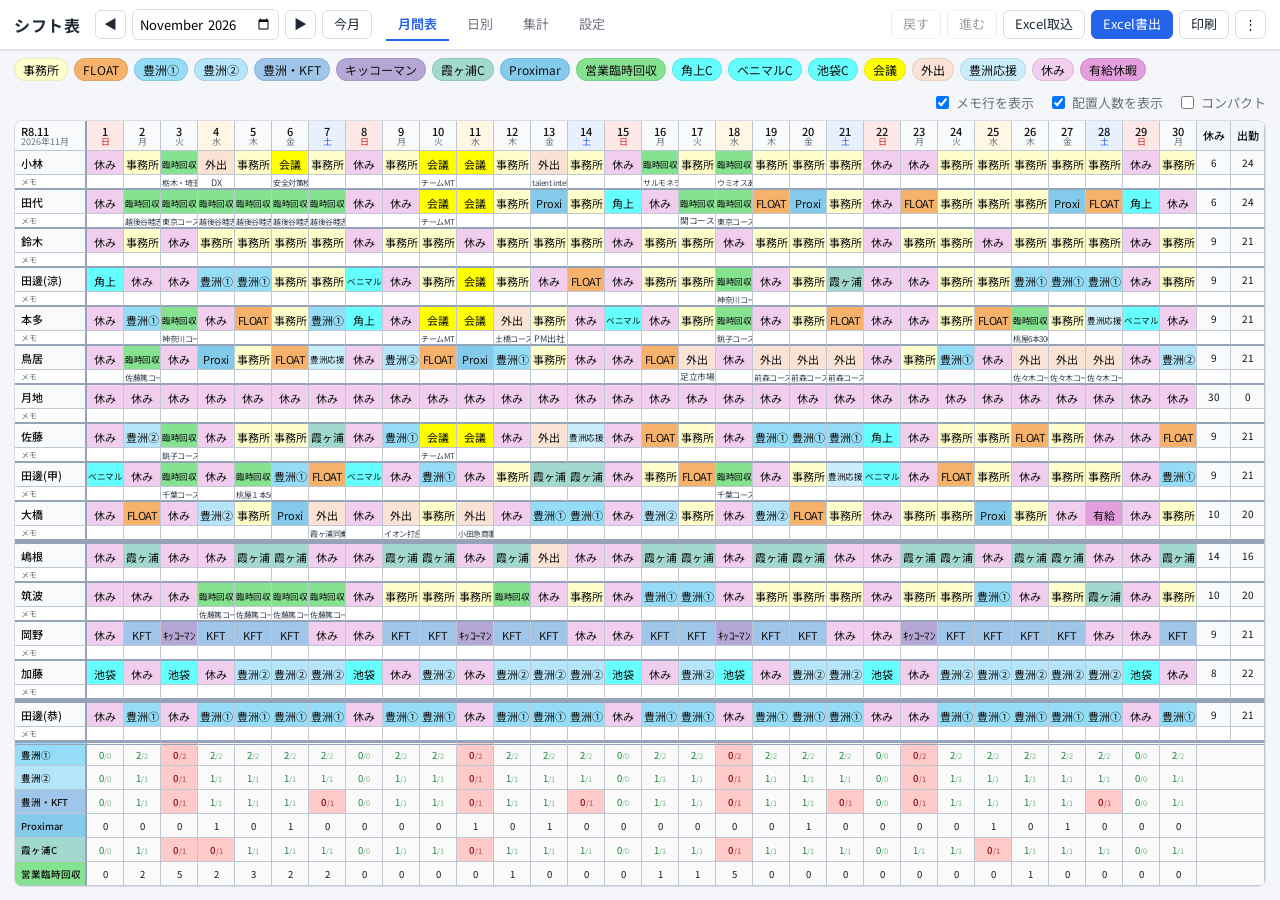
==== shift-app/index.html @ 87b89092 "Add files via upload" ====
<!DOCTYPE html>
<html lang="ja">
<head>
<meta charset="UTF-8">
<meta name="viewport" content="width=device-width, initial-scale=1.0, viewport-fit=cover">
<title>シフト表</title>
<link rel="manifest" href="manifest.webmanifest">
<meta name="apple-mobile-web-app-capable" content="yes">
<meta name="mobile-web-app-capable" content="yes">
<meta name="apple-mobile-web-app-status-bar-style" content="default">
<meta name="apple-mobile-web-app-title" content="シフト表">
<meta name="theme-color" content="#2563eb">
<link rel="apple-touch-icon" href="apple-touch-icon.png">
<link rel="icon" href="icon.svg" type="image/svg+xml">
<link rel="preconnect" href="https://fonts.googleapis.com">
<link rel="preconnect" href="https://fonts.gstatic.com" crossorigin>
<link rel="stylesheet" href="https://fonts.googleapis.com/css2?family=Noto+Sans+JP:wght@400;500;700&display=swap">
<link rel="stylesheet" href="style.css">
</head>
<body>
<header class="topbar no-print">
  <div class="brand">シフト表</div>
  <div class="month-nav">
    <button id="prevMonth" class="btn icon" title="前月">&#9664;</button>
    <input type="month" id="monthPicker">
    <button id="nextMonth" class="btn icon" title="翌月">&#9654;</button>
    <button id="todayBtn" class="btn">今月</button>
  </div>
  <div class="view-switch">
    <button class="tab active" data-view="grid">月間表</button>
    <button class="tab" data-view="day">日別</button>
    <button class="tab" data-view="summary">集計</button>
    <button class="tab" data-view="settings">設定</button>
  </div>
  <div class="actions">
    <span id="syncBadge" class="sync-badge hidden" title=""></span>
    <button id="undoBtn" class="btn" title="元に戻す (Ctrl+Z)" disabled>戻す</button>
    <button id="redoBtn" class="btn" title="やり直し (Ctrl+Y)" disabled>進む</button>
    <label class="btn file-btn">Excel取込<input type="file" id="importFile" accept=".xlsx,.xls" hidden></label>
    <button id="exportBtn" class="btn primary">Excel書出</button>
    <button id="printBtn" class="btn">印刷</button>
    <button id="menuBtn" class="btn icon" title="その他">&#8942;</button>
  </div>
</header>

<div id="menuPopup" class="popup hidden no-print">
  <button id="copyPrevBtn">前月のスタッフ構成をコピー</button>
  <button id="clearMonthBtn">この月の予定を全消去</button>
  <button id="backupBtn">バックアップ(JSON)を保存</button>
  <label class="menu-file">バックアップ(JSON)を復元<input type="file" id="restoreFile" accept=".json" hidden></label>
  <button id="resetBtn" class="danger">初期データに戻す</button>
</div>

<main id="app">
  <!-- 月間表 -->
  <section id="view-grid" class="view">
    <div class="toolbar no-print">
      <div class="legend" id="legend"></div>
      <div class="toolbar-right">
        <label class="chk"><input type="checkbox" id="showNotes" checked> メモ行を表示</label>
        <label class="chk"><input type="checkbox" id="showCounts" checked> 配置人数を表示</label>
        <label class="chk"><input type="checkbox" id="compactMode"> コンパクト</label>
      </div>
    </div>
    <div class="grid-wrap" id="gridWrap"></div>
  </section>

  <!-- 日別 -->
  <section id="view-day" class="view hidden">
    <div class="day-nav no-print">
      <button id="prevDay" class="btn icon">&#9664;</button>
      <input type="date" id="dayPicker">
      <button id="nextDay" class="btn icon">&#9654;</button>
    </div>
    <div id="dayContent"></div>
  </section>

  <!-- 集計 -->
  <section id="view-summary" class="view hidden">
    <div id="summaryContent"></div>
  </section>

  <!-- 設定 -->
  <section id="view-settings" class="view hidden">
    <div class="settings-grid">
      <div class="card">
        <h3>スタッフ（この月）</h3>
        <p class="hint">ドラッグで並べ替え。グループは集計表の区切りに使われます。</p>
        <ul id="staffList" class="sortable"></ul>
        <div class="row"><input id="newStaffName" placeholder="氏名を追加"><button id="addStaffBtn" class="btn">追加</button></div>
      </div>
      <div class="card">
        <h3>配置マスタ（選択肢と色）</h3>
        <p class="hint">月間表のセルをクリックしたときの選択肢です。「表示略称」は月間表のセル内だけに使われ、Excel書出しや集計は正式名のままです。種別は集計に使われます。</p>
        <ul id="codeList" class="sortable"></ul>
        <div class="row">
          <input id="newCodeName" placeholder="配置名を追加">
          <input type="color" id="newCodeColor" value="#e0e0e0">
          <select id="newCodeType">
            <option value="office">事務所</option>
            <option value="float">FLOAT</option>
            <option value="pickup">平日集荷</option>
            <option value="sunday">日曜集荷</option>
            <option value="off">休み</option>
            <option value="other">その他</option>
          </select>
          <button id="addCodeBtn" class="btn">追加</button>
        </div>
      </div>
      <div class="card">
        <h3>日別配置人数の目標</h3>
        <p class="hint">月間表の下部に表示される行と、必要人数です。足りない日は赤、超過は青で表示されます。</p>
        <ul id="targetList" class="sortable"></ul>
        <div class="row">
          <select id="newTargetCode"></select>
          <input type="number" id="newTargetNum" min="0" value="1" style="width:60px">
          <button id="addTargetBtn" class="btn">追加</button>
        </div>
      </div>
      <div class="card">
        <h3>クラウド同期（Googleスプレッドシート）</h3>
        <p class="hint">複数の端末（会社PC・iPadなど）で同じデータを使うための設定です。Googleスプレッドシートに貼り付けた Apps Script のウェブアプリURLとトークンを入力してください。設定手順は同梱の <code>gas/SETUP.md</code> を参照。</p>
        <div class="form">
          <label>ウェブアプリURL<input id="syncUrl" placeholder="https://script.google.com/macros/s/....../exec"></label>
          <label>トークン<input id="syncToken" placeholder="Code.gs の TOKEN と同じ文字列" type="password"></label>
          <label class="chk"><input type="checkbox" id="syncEnabled"> 同期を有効にする（開いたとき自動で読み込み、編集後に自動保存）</label>
          <div class="row">
            <button id="syncTestBtn" class="btn">接続テスト</button>
            <button id="syncSaveBtn" class="btn primary">保存</button>
            <span style="flex:1"></span>
            <button id="syncPullBtn" class="btn">今すぐ読み込み</button>
            <button id="syncPushBtn" class="btn">今すぐ書き込み</button>
          </div>
          <p class="hint">状態: <span id="syncStatusText">未設定</span></p>
        </div>
      </div>
      <div class="card">
        <h3>データ</h3>
        <p class="hint">データはこのブラウザ内（localStorage）に自動保存されます。クラウド同期を設定すると、他の端末からも同じデータを使えます。</p>
        <p id="storageInfo" class="hint"></p>
      </div>
    </div>
  </section>
</main>

<!-- セル編集ポップオーバー -->
<div id="cellEditor" class="cell-editor hidden no-print">
  <div class="ce-head"><span id="ceTitle"></span><button id="ceClose" class="btn icon">&#10005;</button></div>
  <div class="ce-codes" id="ceCodes"></div>
  <div class="ce-row">
    <input id="ceCustom" placeholder="その他の配置を直接入力" list="codeDatalist">
    <datalist id="codeDatalist"></datalist>
  </div>
  <div class="ce-row">
    <input id="ceNote" placeholder="メモ（コース名など）" list="noteDatalist">
    <datalist id="noteDatalist"></datalist>
  </div>
  <div class="ce-foot">
    <button id="ceClear" class="btn">消去</button>
    <span class="hint">Enter=決定 / Esc=閉じる / Tab=次の日へ</span>
    <button id="ceOk" class="btn primary">決定</button>
  </div>
</div>

<div id="toast" class="toast hidden"></div>

<script src="vendor/xlsx.bundle.js"></script>
<script src="seed.js"></script>
<script src="app.js"></script>
</body>
</html>
---- shift-app/style.css ----
:root {
  --bg: #f4f6f9;
  --panel: #fff;
  --line: #d9dee6;
  --text: #1f2937;
  --muted: #6b7280;
  --accent: #2563eb;
  --accent-weak: #dbeafe;
  --danger: #dc2626;
  --sun: #fde8e8;
  --sat: #e8f0fe;
  --wed: #fff7e6;
  --today: #fef08a;
  --cell-h: 24px;
  --note-h: 15px;
  --name-w: 72px;
  --total-w: 34px;
  --font: 13px;
  --cell-font: 11px;
  --note-font: 9px;
  --grid-line: #bfc7d2;
}
* { box-sizing: border-box; }
html, body { margin: 0; height: 100%; }
body {
  font-family: "Noto Sans JP", "Noto Sans CJK JP", "Hiragino Sans", "Yu Gothic", "Meiryo", sans-serif;
  font-size: var(--font); color: var(--text); background: var(--bg);
  -webkit-font-smoothing: antialiased;
}
.grid td.cell, .grid td.name, .grid td.total { font-weight: 400; }
.grid td.cell > span { font-weight: inherit; }
button, input, select { font: inherit; }
.hidden { display: none !important; }

/* ---------- top bar ---------- */
.topbar {
  position: sticky; top: 0; z-index: 50;
  display: flex; align-items: center; gap: 14px; flex-wrap: wrap;
  padding: 8px 14px; background: var(--panel); border-bottom: 1px solid var(--line);
  box-shadow: 0 1px 3px rgba(0,0,0,.06);
}
.brand { font-weight: 700; font-size: 16px; letter-spacing: .04em; }
.month-nav, .actions, .view-switch { display: flex; align-items: center; gap: 6px; }
.actions { margin-left: auto; }
.btn {
  border: 1px solid var(--line); background: #fff; color: var(--text);
  padding: 5px 11px; border-radius: 6px; cursor: pointer; line-height: 1.3;
}
.btn:hover { background: #f1f5f9; }
.btn:disabled { opacity: .45; cursor: default; }
.btn.primary { background: var(--accent); border-color: var(--accent); color: #fff; }
.btn.primary:hover { background: #1d4ed8; }
.btn.icon { padding: 5px 8px; }
.btn.danger, .popup .danger { color: var(--danger); }
.file-btn { display: inline-block; }
.tab {
  border: none; background: transparent; padding: 6px 12px; cursor: pointer;
  border-bottom: 2px solid transparent; color: var(--muted);
}
.tab.active { color: var(--accent); border-bottom-color: var(--accent); font-weight: 600; }
#monthPicker { padding: 4px 6px; border: 1px solid var(--line); border-radius: 6px; }

.popup {
  position: fixed; right: 14px; top: 52px; z-index: 60; background: #fff;
  border: 1px solid var(--line); border-radius: 8px; box-shadow: 0 6px 20px rgba(0,0,0,.12);
  display: flex; flex-direction: column; min-width: 220px; padding: 6px;
}
.popup button, .popup .menu-file {
  text-align: left; border: none; background: none; padding: 8px 10px; cursor: pointer; border-radius: 6px;
}
.popup button:hover, .popup .menu-file:hover { background: #f1f5f9; }

/* ---------- toolbar / legend ---------- */
.toolbar { display: flex; align-items: center; gap: 12px; flex-wrap: wrap; padding: 8px 14px; }
.toolbar-right { margin-left: auto; display: flex; gap: 14px; }
.chk { display: inline-flex; align-items: center; gap: 4px; color: var(--muted); cursor: pointer; }
.legend { display: flex; gap: 6px; flex-wrap: wrap; }
.legend .chip {
  display: inline-flex; align-items: center; gap: 4px; padding: 2px 8px; border-radius: 999px;
  border: 1px solid rgba(0,0,0,.08); font-size: 12px; cursor: pointer;
}
.legend .chip.dim { opacity: .35; }
.legend .chip.active { outline: 2px solid var(--accent); }

/* ---------- grid ---------- */
.grid-wrap { overflow: auto; margin: 0 14px 14px; background: var(--panel); border: 1px solid var(--line); border-radius: 8px; max-height: calc(100vh - 130px); }
table.grid { border-collapse: separate; border-spacing: 0; table-layout: fixed; width: 100%; }
.grid th, .grid td {
  border-right: 1px solid var(--grid-line); border-bottom: 1px solid var(--grid-line);
  height: var(--cell-h); max-width: 0;
  padding: 0 1px; text-align: center; white-space: nowrap; overflow: hidden;
  font-size: var(--cell-font); color: #111;
}
.grid th.day, .grid td.cell { width: auto; }
.grid td.cell > span { display: inline-block; white-space: nowrap; transform-origin: center center; line-height: 1; vertical-align: middle; }
.grid thead th { position: sticky; top: 0; z-index: 3; background: #f8fafc; font-weight: 500; height: 30px; line-height: 1.1; font-size: 11px; }
.grid th .dow { font-size: 9px; }
.grid th.name, .grid td.name {
  position: sticky; left: 0; z-index: 2; background: #f8fafc; width: var(--name-w); min-width: var(--name-w); max-width: var(--name-w);
  text-align: left; padding-left: 6px; font-weight: 500; border-right: 2px solid #94a3b8; text-overflow: ellipsis;
}
.grid th.total, .grid td.total { width: var(--total-w); min-width: var(--total-w); max-width: var(--total-w); }
.grid thead th.name { z-index: 4; }
.grid th.sun, .grid td.sun { background-color: var(--sun); }
.grid th.sat, .grid td.sat { background-color: var(--sat); }
.grid th.wed { background-color: var(--wed); }
.grid th.today { outline: 2px solid #ca8a04; outline-offset: -2px; }
.grid th .dow { display: block; color: var(--muted); font-weight: normal; }
.grid th.sun .dow { color: #dc2626; }
.grid th.sat .dow { color: #2563eb; }
.grid td.cell { cursor: pointer; font-weight: 400; }
.grid td.cell:hover { outline: 2px solid var(--accent); outline-offset: -2px; }
.grid td.cell.sel { outline: 2px solid var(--accent); outline-offset: -2px; box-shadow: inset 0 0 0 100px rgba(37,99,235,.12); }
.grid td.cell.filtered-out { opacity: .18; }
.grid tr.note td { height: var(--note-h); font-size: var(--note-font); color: #374151; border-bottom: 2px solid #94a3b8; background: #fff; }
.grid tr.note td.cell { cursor: pointer; font-weight: normal; }
.grid tr.note td.name { font-weight: normal; color: var(--muted); font-size: 8px; }
.grid tr.group-head td { background: #94a3b8; height: 3px; padding: 0; border-bottom: none; }
.grid td.total { font-size: 10px; }
.grid tr.count td { font-size: 9.5px; }
.grid tr.count td small { font-size: 7.5px; }
.grid tr.count td { background: #fafafa; }
.grid tr.count td.name { background: #f1f5f9; }
.grid tr.count td.ok { color: #15803d; }
.grid tr.count td.under { background: #fecaca; color: #991b1b; font-weight: 600; }
.grid tr.count td.over { background: #bfdbfe; color: #1e3a8a; font-weight: 600; }
.grid tr.count.first td { border-top: 3px double #94a3b8; }
.grid td.total { background: #f8fafc; font-weight: 400; }
.grid th.total { background: #f1f5f9; }

/* compact */
body.compact { --cell-h: 18px; --note-h: 12px; --cell-font: 9.5px; --note-font: 8px; --name-w: 64px; }

/* ---------- cell editor ---------- */
.cell-editor {
  position: fixed; z-index: 100; width: 340px; background: #fff; border: 1px solid var(--line);
  border-radius: 10px; box-shadow: 0 10px 30px rgba(0,0,0,.18); padding: 10px;
}
.ce-head { display: flex; justify-content: space-between; align-items: center; font-weight: 600; margin-bottom: 8px; }
.ce-codes { display: grid; grid-template-columns: repeat(3, 1fr); gap: 5px; margin-bottom: 8px; max-height: 240px; overflow: auto; }
.ce-codes button {
  border: 1px solid rgba(0,0,0,.1); border-radius: 6px; padding: 6px 4px; cursor: pointer; font-size: 12px;
  white-space: nowrap; overflow: hidden; text-overflow: ellipsis;
}
.ce-codes button:hover { filter: brightness(.93); }
.ce-codes button.current { outline: 2px solid var(--accent); }
.ce-row { margin-bottom: 6px; }
.ce-row input { width: 100%; padding: 6px 8px; border: 1px solid var(--line); border-radius: 6px; }
.ce-foot { display: flex; align-items: center; justify-content: space-between; gap: 6px; }
.ce-foot .hint { font-size: 11px; color: var(--muted); }

/* ---------- day view ---------- */
.day-nav { display: flex; gap: 6px; align-items: center; padding: 10px 14px; }
#dayPicker { padding: 4px 6px; border: 1px solid var(--line); border-radius: 6px; }
.day-wrap { padding: 0 14px 14px; display: grid; grid-template-columns: 1fr 1fr; gap: 14px; }
.card { background: var(--panel); border: 1px solid var(--line); border-radius: 8px; padding: 12px 14px; }
.card h3 { margin: 0 0 8px; font-size: 14px; }
.card h3 small { color: var(--muted); font-weight: normal; margin-left: 6px; }
.day-list { list-style: none; margin: 0; padding: 0; }
.day-list li { display: flex; align-items: center; gap: 8px; padding: 6px 4px; border-bottom: 1px dashed var(--line); }
.day-list li:last-child { border-bottom: none; }
.day-list .nm { width: 90px; font-weight: 600; }
.day-list .code { padding: 2px 10px; border-radius: 999px; font-size: 12px; border: 1px solid rgba(0,0,0,.08); }
.day-list .note { color: var(--muted); font-size: 12px; }
.group-by-code .gcode { display: flex; align-items: flex-start; gap: 8px; padding: 6px 0; border-bottom: 1px dashed var(--line); }
.group-by-code .gcode:last-child { border-bottom: none; }
.group-by-code .gname { min-width: 110px; padding: 2px 10px; border-radius: 6px; font-weight: 600; text-align: center; border: 1px solid rgba(0,0,0,.08); }
.group-by-code .gmembers { flex: 1; }
.group-by-code .gmembers span { display: inline-block; margin: 2px 8px 2px 0; }
.group-by-code .gmembers small { color: var(--muted); }
.gcode.under .gname { outline: 2px solid var(--danger); }
.gcode .gcount { color: var(--muted); font-size: 12px; min-width: 52px; text-align: right; }
.gcode.under .gcount { color: var(--danger); font-weight: 700; }

/* ---------- summary ---------- */
.summary-wrap { padding: 0 14px 14px; display: flex; flex-direction: column; gap: 14px; }
table.sum { border-collapse: collapse; width: 100%; }
.sum th, .sum td { border: 1px solid var(--line); padding: 5px 8px; text-align: center; }
.sum th { background: #f8fafc; }
.sum td:first-child, .sum th:first-child { text-align: left; font-weight: 600; background: #f8fafc; }
.sum td.zero { color: #cbd5e1; }
.sum td.warn { background: #fecaca; color: #991b1b; font-weight: 700; }
.sum td.hi { background: #bfdbfe; }
.sum-wrap-scroll { overflow: auto; }

/* ---------- settings ---------- */
.settings-grid { padding: 0 14px 14px; display: grid; grid-template-columns: repeat(auto-fit, minmax(400px, 1fr)); gap: 14px; }
.settings-grid .card { min-width: 0; }
.hint { color: var(--muted); font-size: 12px; margin: 0 0 8px; }
.sortable { list-style: none; margin: 0 0 8px; padding: 0; }
.sortable li {
  display: flex; align-items: center; gap: 6px; padding: 5px 6px; border: 1px solid var(--line);
  border-radius: 6px; margin-bottom: 4px; background: #fff; cursor: grab;
}
.sortable li.dragging { opacity: .4; }
.sortable li .grip { color: #94a3b8; cursor: grab; }
.sortable li input[type=text] { flex: 1 1 0; min-width: 0; border: 1px solid transparent; padding: 3px 6px; border-radius: 4px; }
.sortable li input[type=text]:hover, .sortable li input[type=text]:focus { border-color: var(--line); }
.sortable li input[type=text][data-f=short] { flex: 0 0 72px; border-color: var(--line); background: #fafafa; text-align: center; }
.sortable li input[type=color] { flex: 0 0 30px; width: 30px; height: 24px; border: 1px solid var(--line); border-radius: 4px; padding: 1px; background: #fff; cursor: pointer; }
.sortable li select { flex: 0 0 auto; padding: 3px; border: 1px solid var(--line); border-radius: 4px; font-size: 12px; }
.sortable li .del { flex: 0 0 auto; color: var(--danger); border: none; background: none; cursor: pointer; font-size: 15px; padding: 0 4px; }
#codeList li { gap: 5px; }
.sortable li .swatch { width: 18px; height: 18px; border-radius: 4px; border: 1px solid rgba(0,0,0,.1); }
.row { display: flex; gap: 6px; align-items: center; }
.row input[type=text], .row input:not([type]) { flex: 1; padding: 5px 8px; border: 1px solid var(--line); border-radius: 6px; }
.row select { padding: 5px; border: 1px solid var(--line); border-radius: 6px; }
.row input[type=number] { padding: 5px; border: 1px solid var(--line); border-radius: 6px; }

/* ---------- sync ---------- */
.sync-badge { font-size: 11px; padding: 3px 9px; border-radius: 999px; border: 1px solid var(--line); color: var(--muted); background: #fff; cursor: default; }
.sync-badge.ok { color: #15803d; border-color: #86efac; background: #f0fdf4; }
.sync-badge.pending { color: #92400e; border-color: #fcd34d; background: #fffbeb; }
.sync-badge.syncing { color: #1d4ed8; border-color: #93c5fd; background: #eff6ff; }
.sync-badge.error { color: #b91c1c; border-color: #fca5a5; background: #fef2f2; cursor: help; }
.form label { display: block; margin-bottom: 8px; font-size: 12px; color: var(--muted); }
.form label input:not([type=checkbox]) { display: block; width: 100%; margin-top: 3px; padding: 6px 8px; border: 1px solid var(--line); border-radius: 6px; font-size: 13px; color: var(--text); }
.form .chk { display: flex; align-items: center; gap: 6px; color: var(--text); }
.form .row { margin: 8px 0; }
code { background: #f1f5f9; padding: 1px 5px; border-radius: 4px; font-size: 12px; }

/* ---------- toast ---------- */
.toast {
  position: fixed; bottom: 20px; left: 50%; transform: translateX(-50%); z-index: 200;
  background: #111827; color: #fff; padding: 9px 16px; border-radius: 8px; font-size: 13px;
  box-shadow: 0 6px 20px rgba(0,0,0,.25);
}
.toast.error { background: var(--danger); }

/* ---------- touch devices (iPad) ---------- */
@media (pointer: coarse) {
  .btn { padding: 8px 13px; }
  .tab { padding: 9px 12px; }
  .grid td.cell { min-height: 28px; }
  :root { --cell-h: 28px; --note-h: 16px; }
  .cell-editor { width: min(380px, calc(100vw - 16px)); }
  .ce-codes button { padding: 10px 4px; font-size: 13px; }
  .ce-row input { padding: 9px 10px; font-size: 16px; } /* 16px未満だとiOSがズームする */
  .grid-wrap { max-height: none; }
  .topbar { padding-top: max(8px, env(safe-area-inset-top)); }
}
@media (max-width: 900px) {
  .topbar { gap: 8px; }
  .brand { display: none; }
  .toolbar-right { margin-left: 0; width: 100%; }
}

/* ---------- print ---------- */
@media print {
  .no-print { display: none !important; }
  body { background: #fff; font-size: 9px; }
  .grid-wrap { max-height: none; overflow: visible; margin: 0; border: none; }
  .grid th, .grid td { width: auto; min-width: 0; height: 18px; font-size: 8px; padding: 0 1px; }
  .grid thead th, .grid td.name, .grid th.name { position: static; }
  .grid td.cell:hover { outline: none; }
  @page { size: A3 landscape; margin: 8mm; }
}
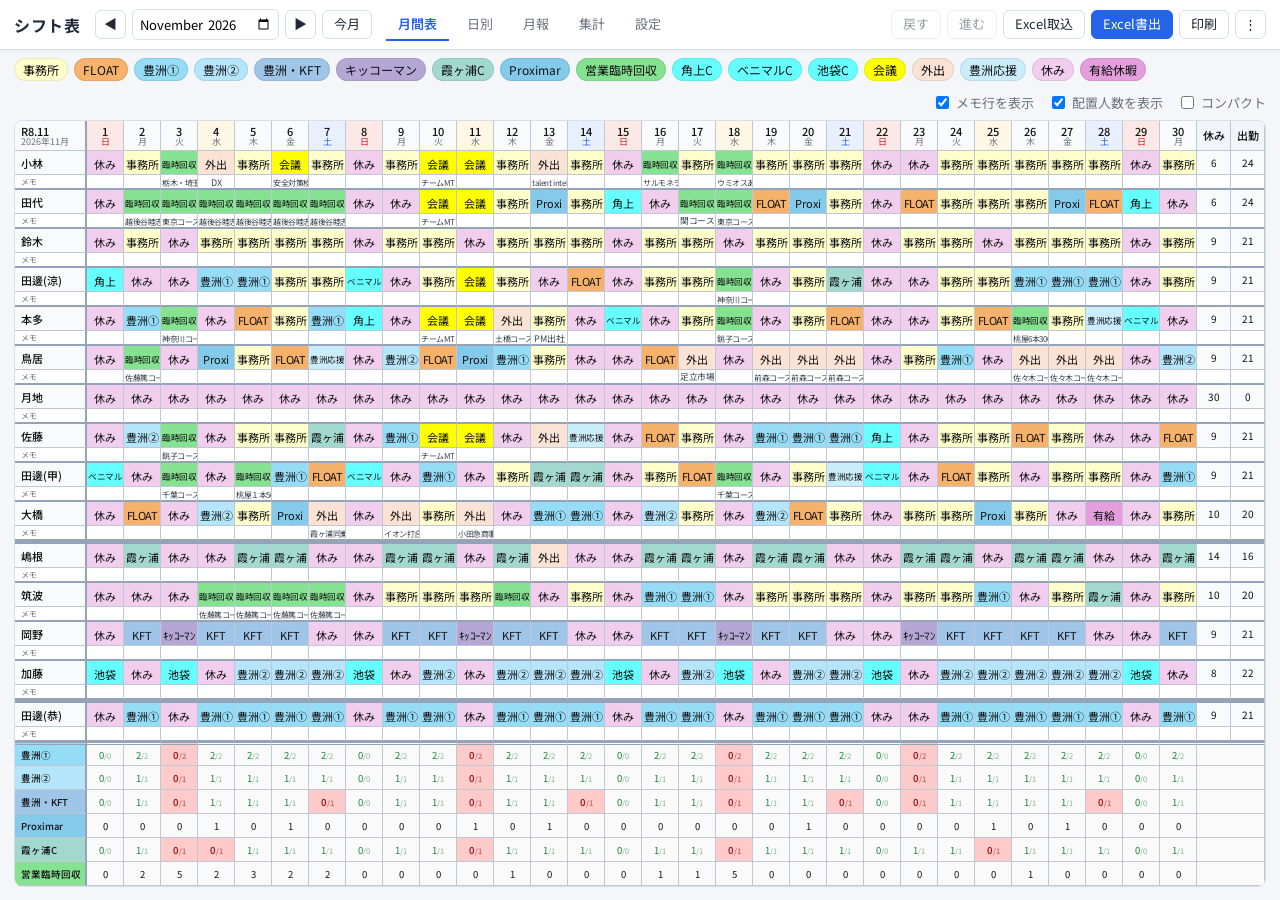
==== commit 444bb5ef: "Move app to repository root; add 月報 tab, cloud sync, PWA support" ====
--- a/shift-app/index.html
+++ b/shift-app/index.html
@@ -1,171 +1,6 @@
 <!DOCTYPE html>
-<html lang="ja">
-<head>
-<meta charset="UTF-8">
-<meta name="viewport" content="width=device-width, initial-scale=1.0, viewport-fit=cover">
-<title>シフト表</title>
-<link rel="manifest" href="manifest.webmanifest">
-<meta name="apple-mobile-web-app-capable" content="yes">
-<meta name="mobile-web-app-capable" content="yes">
-<meta name="apple-mobile-web-app-status-bar-style" content="default">
-<meta name="apple-mobile-web-app-title" content="シフト表">
-<meta name="theme-color" content="#2563eb">
-<link rel="apple-touch-icon" href="apple-touch-icon.png">
-<link rel="icon" href="icon.svg" type="image/svg+xml">
-<link rel="preconnect" href="https://fonts.googleapis.com">
-<link rel="preconnect" href="https://fonts.gstatic.com" crossorigin>
-<link rel="stylesheet" href="https://fonts.googleapis.com/css2?family=Noto+Sans+JP:wght@400;500;700&display=swap">
-<link rel="stylesheet" href="style.css">
-</head>
-<body>
-<header class="topbar no-print">
-  <div class="brand">シフト表</div>
-  <div class="month-nav">
-    <button id="prevMonth" class="btn icon" title="前月">&#9664;</button>
-    <input type="month" id="monthPicker">
-    <button id="nextMonth" class="btn icon" title="翌月">&#9654;</button>
-    <button id="todayBtn" class="btn">今月</button>
-  </div>
-  <div class="view-switch">
-    <button class="tab active" data-view="grid">月間表</button>
-    <button class="tab" data-view="day">日別</button>
-    <button class="tab" data-view="summary">集計</button>
-    <button class="tab" data-view="settings">設定</button>
-  </div>
-  <div class="actions">
-    <span id="syncBadge" class="sync-badge hidden" title=""></span>
-    <button id="undoBtn" class="btn" title="元に戻す (Ctrl+Z)" disabled>戻す</button>
-    <button id="redoBtn" class="btn" title="やり直し (Ctrl+Y)" disabled>進む</button>
-    <label class="btn file-btn">Excel取込<input type="file" id="importFile" accept=".xlsx,.xls" hidden></label>
-    <button id="exportBtn" class="btn primary">Excel書出</button>
-    <button id="printBtn" class="btn">印刷</button>
-    <button id="menuBtn" class="btn icon" title="その他">&#8942;</button>
-  </div>
-</header>
-
-<div id="menuPopup" class="popup hidden no-print">
-  <button id="copyPrevBtn">前月のスタッフ構成をコピー</button>
-  <button id="clearMonthBtn">この月の予定を全消去</button>
-  <button id="backupBtn">バックアップ(JSON)を保存</button>
-  <label class="menu-file">バックアップ(JSON)を復元<input type="file" id="restoreFile" accept=".json" hidden></label>
-  <button id="resetBtn" class="danger">初期データに戻す</button>
-</div>
-
-<main id="app">
-  <!-- 月間表 -->
-  <section id="view-grid" class="view">
-    <div class="toolbar no-print">
-      <div class="legend" id="legend"></div>
-      <div class="toolbar-right">
-        <label class="chk"><input type="checkbox" id="showNotes" checked> メモ行を表示</label>
-        <label class="chk"><input type="checkbox" id="showCounts" checked> 配置人数を表示</label>
-        <label class="chk"><input type="checkbox" id="compactMode"> コンパクト</label>
-      </div>
-    </div>
-    <div class="grid-wrap" id="gridWrap"></div>
-  </section>
-
-  <!-- 日別 -->
-  <section id="view-day" class="view hidden">
-    <div class="day-nav no-print">
-      <button id="prevDay" class="btn icon">&#9664;</button>
-      <input type="date" id="dayPicker">
-      <button id="nextDay" class="btn icon">&#9654;</button>
-    </div>
-    <div id="dayContent"></div>
-  </section>
-
-  <!-- 集計 -->
-  <section id="view-summary" class="view hidden">
-    <div id="summaryContent"></div>
-  </section>
-
-  <!-- 設定 -->
-  <section id="view-settings" class="view hidden">
-    <div class="settings-grid">
-      <div class="card">
-        <h3>スタッフ（この月）</h3>
-        <p class="hint">ドラッグで並べ替え。グループは集計表の区切りに使われます。</p>
-        <ul id="staffList" class="sortable"></ul>
-        <div class="row"><input id="newStaffName" placeholder="氏名を追加"><button id="addStaffBtn" class="btn">追加</button></div>
-      </div>
-      <div class="card">
-        <h3>配置マスタ（選択肢と色）</h3>
-        <p class="hint">月間表のセルをクリックしたときの選択肢です。「表示略称」は月間表のセル内だけに使われ、Excel書出しや集計は正式名のままです。種別は集計に使われます。</p>
-        <ul id="codeList" class="sortable"></ul>
-        <div class="row">
-          <input id="newCodeName" placeholder="配置名を追加">
-          <input type="color" id="newCodeColor" value="#e0e0e0">
-          <select id="newCodeType">
-            <option value="office">事務所</option>
-            <option value="float">FLOAT</option>
-            <option value="pickup">平日集荷</option>
-            <option value="sunday">日曜集荷</option>
-            <option value="off">休み</option>
-            <option value="other">その他</option>
-          </select>
-          <button id="addCodeBtn" class="btn">追加</button>
-        </div>
-      </div>
-      <div class="card">
-        <h3>日別配置人数の目標</h3>
-        <p class="hint">月間表の下部に表示される行と、必要人数です。足りない日は赤、超過は青で表示されます。</p>
-        <ul id="targetList" class="sortable"></ul>
-        <div class="row">
-          <select id="newTargetCode"></select>
-          <input type="number" id="newTargetNum" min="0" value="1" style="width:60px">
-          <button id="addTargetBtn" class="btn">追加</button>
-        </div>
-      </div>
-      <div class="card">
-        <h3>クラウド同期（Googleスプレッドシート）</h3>
-        <p class="hint">複数の端末（会社PC・iPadなど）で同じデータを使うための設定です。Googleスプレッドシートに貼り付けた Apps Script のウェブアプリURLとトークンを入力してください。設定手順は同梱の <code>gas/SETUP.md</code> を参照。</p>
-        <div class="form">
-          <label>ウェブアプリURL<input id="syncUrl" placeholder="https://script.google.com/macros/s/....../exec"></label>
-          <label>トークン<input id="syncToken" placeholder="Code.gs の TOKEN と同じ文字列" type="password"></label>
-          <label class="chk"><input type="checkbox" id="syncEnabled"> 同期を有効にする（開いたとき自動で読み込み、編集後に自動保存）</label>
-          <div class="row">
-            <button id="syncTestBtn" class="btn">接続テスト</button>
-            <button id="syncSaveBtn" class="btn primary">保存</button>
-            <span style="flex:1"></span>
-            <button id="syncPullBtn" class="btn">今すぐ読み込み</button>
-            <button id="syncPushBtn" class="btn">今すぐ書き込み</button>
-          </div>
-          <p class="hint">状態: <span id="syncStatusText">未設定</span></p>
-        </div>
-      </div>
-      <div class="card">
-        <h3>データ</h3>
-        <p class="hint">データはこのブラウザ内（localStorage）に自動保存されます。クラウド同期を設定すると、他の端末からも同じデータを使えます。</p>
-        <p id="storageInfo" class="hint"></p>
-      </div>
-    </div>
-  </section>
-</main>
-
-<!-- セル編集ポップオーバー -->
-<div id="cellEditor" class="cell-editor hidden no-print">
-  <div class="ce-head"><span id="ceTitle"></span><button id="ceClose" class="btn icon">&#10005;</button></div>
-  <div class="ce-codes" id="ceCodes"></div>
-  <div class="ce-row">
-    <input id="ceCustom" placeholder="その他の配置を直接入力" list="codeDatalist">
-    <datalist id="codeDatalist"></datalist>
-  </div>
-  <div class="ce-row">
-    <input id="ceNote" placeholder="メモ（コース名など）" list="noteDatalist">
-    <datalist id="noteDatalist"></datalist>
-  </div>
-  <div class="ce-foot">
-    <button id="ceClear" class="btn">消去</button>
-    <span class="hint">Enter=決定 / Esc=閉じる / Tab=次の日へ</span>
-    <button id="ceOk" class="btn primary">決定</button>
-  </div>
-</div>
-
-<div id="toast" class="toast hidden"></div>
-
-<script src="vendor/xlsx.bundle.js"></script>
-<script src="seed.js"></script>
-<script src="app.js"></script>
-</body>
-</html>
+<html lang="ja"><head><meta charset="UTF-8">
+<meta http-equiv="refresh" content="0; url=../">
+<script>location.replace('../' + location.hash);</script>
+<title>移動しました</title></head>
+<body style="font-family:sans-serif;padding:24px">アプリのURLが変わりました。自動で移動しない場合は <a href="../">こちら</a> を開き、ブックマーク／ホーム画面を登録し直してください。</body></html>
